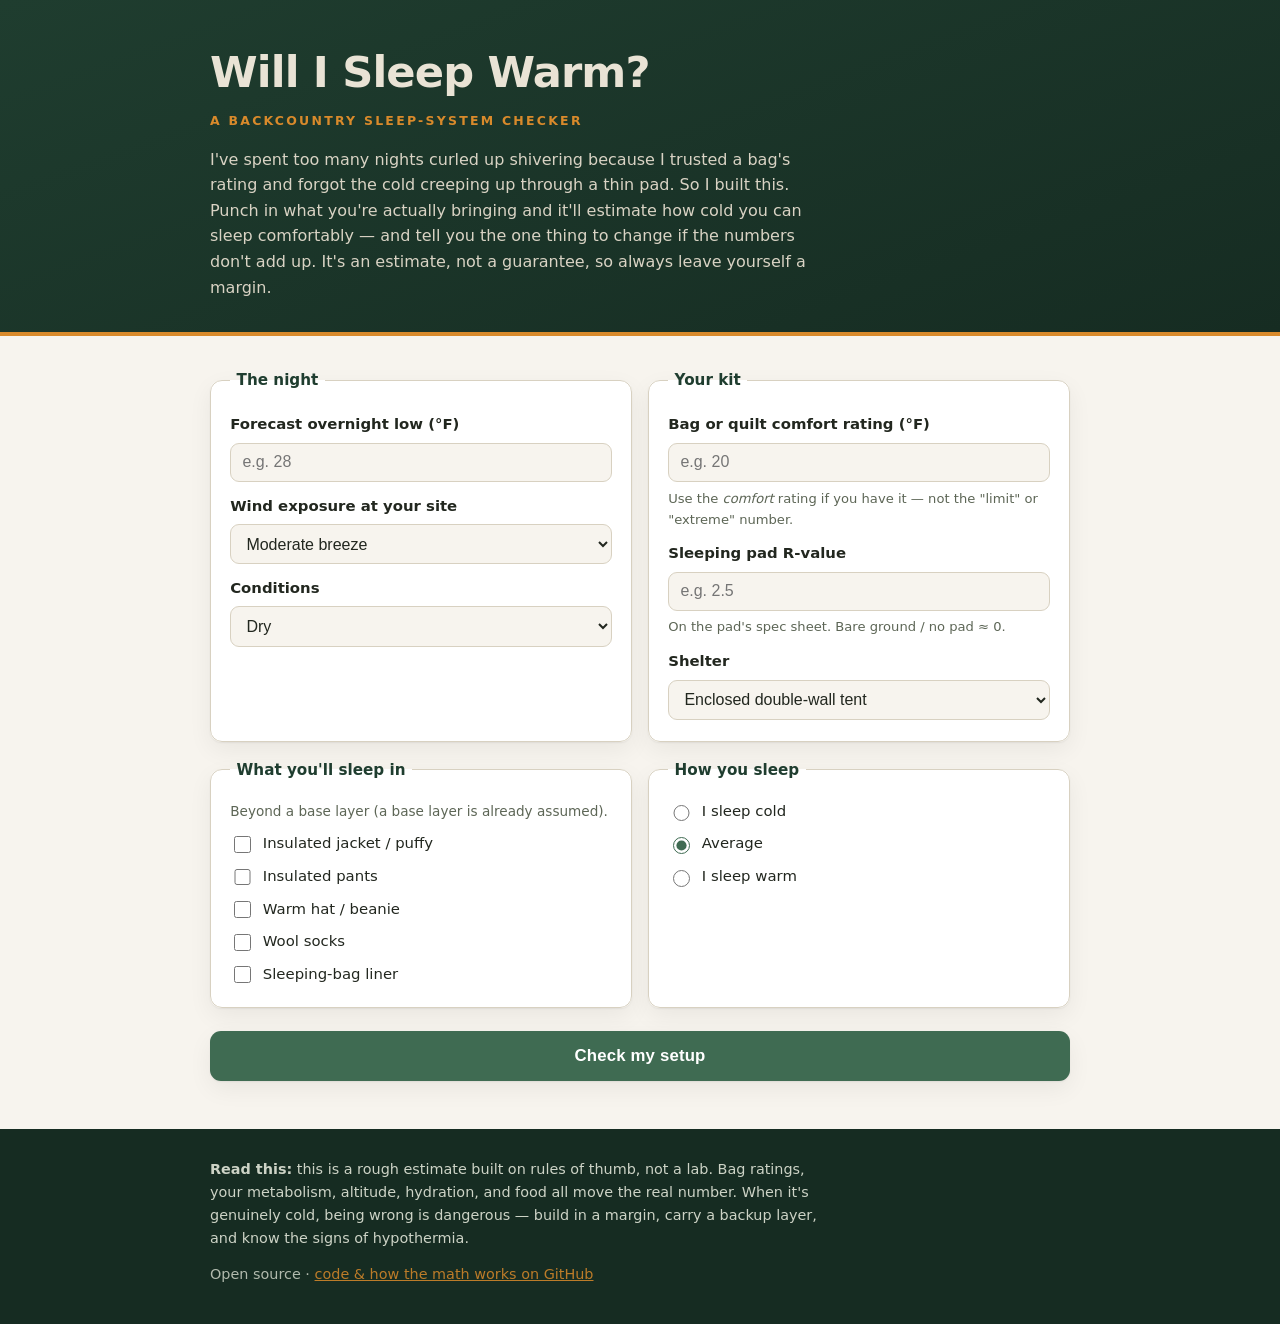
==== index.html @ 3d5620d7 "Backcountry sleep-system checker Estimate the coldest temperature you'll comfortably sleep at from y" ====
<!DOCTYPE html>
<html lang="en">
<head>
  <meta charset="UTF-8" />
  <meta name="viewport" content="width=device-width, initial-scale=1.0" />
  <title>Will I Sleep Warm? — Backcountry Sleep-System Checker</title>
  <meta name="description" content="Tell it your forecast low, bag rating, pad R-value, and shelter, and it estimates how cold you can comfortably sleep — and what to change if you'll be shivering." />
  <meta name="theme-color" content="#1f3d2f" />

  <!-- Open Graph -->
  <meta property="og:type" content="website" />
  <meta property="og:title" content="Will I Sleep Warm? — Backcountry Sleep-System Checker" />
  <meta property="og:description" content="Sanity-check your camping sleep system before the trip. Estimate your real comfort temperature and fix the weak link." />
  <meta property="og:url" content="https://senglan.github.io/camping-sleep-system-checker/" />

  <!-- Google tag (gtag.js) — this page's own GA4 property. Replaced with the real Measurement ID on deploy. -->
  <script async src="https://www.googletagmanager.com/gtag/js?id=G-XXXXXXXXXX"></script>
  <script>
    window.dataLayer = window.dataLayer || [];
    function gtag(){dataLayer.push(arguments);}
    gtag('js', new Date());
    gtag('config', 'G-XXXXXXXXXX');
  </script>

  <link rel="stylesheet" href="style.css" />
</head>
<body>
  <header class="site-header">
    <div class="wrap">
      <h1>Will I Sleep Warm?</h1>
      <p class="tagline">A backcountry sleep-system checker</p>
      <p class="intro">
        I've spent too many nights curled up shivering because I trusted a bag's rating and forgot the
        cold creeping up through a thin pad. So I built this. Punch in what you're actually bringing and
        it'll estimate how cold you can sleep comfortably — and tell you the one thing to change if the
        numbers don't add up. It's an estimate, not a guarantee, so always leave yourself a margin.
      </p>
    </div>
  </header>

  <main class="wrap">
    <form id="checker" novalidate>
      <div class="grid">
        <fieldset>
          <legend>The night</legend>

          <label for="forecastLow">Forecast overnight low (°F)
            <input type="number" id="forecastLow" name="forecastLow" inputmode="numeric" step="1" placeholder="e.g. 28" required />
          </label>

          <label for="wind">Wind exposure at your site
            <select id="wind" name="wind">
              <option value="0">Sheltered (trees, walls, a hollow)</option>
              <option value="2" selected>Moderate breeze</option>
              <option value="5">Exposed (ridge, open desert, above treeline)</option>
            </select>
          </label>

          <label for="conditions">Conditions
            <select id="conditions" name="conditions">
              <option value="0" selected>Dry</option>
              <option value="3">Damp / heavy dew</option>
              <option value="6">Wet / lots of condensation</option>
            </select>
          </label>
        </fieldset>

        <fieldset>
          <legend>Your kit</legend>

          <label for="bagRating">Bag or quilt comfort rating (°F)
            <input type="number" id="bagRating" name="bagRating" inputmode="numeric" step="1" placeholder="e.g. 20" required />
            <small>Use the <em>comfort</em> rating if you have it — not the "limit" or "extreme" number.</small>
          </label>

          <label for="padR">Sleeping pad R-value
            <input type="number" id="padR" name="padR" inputmode="decimal" step="0.1" placeholder="e.g. 2.5" required />
            <small>On the pad's spec sheet. Bare ground / no pad ≈ 0.</small>
          </label>

          <label for="shelter">Shelter
            <select id="shelter" name="shelter">
              <option value="tent2">Enclosed double-wall tent</option>
              <option value="tent1">Single-wall tent</option>
              <option value="bivy">Bivy sack</option>
              <option value="tarp">Tarp / floorless</option>
              <option value="hammock">Hammock</option>
              <option value="cowboy">Cowboy camping (no shelter)</option>
            </select>
          </label>
        </fieldset>

        <fieldset>
          <legend>What you'll sleep in</legend>
          <p class="hint">Beyond a base layer (a base layer is already assumed).</p>
          <div class="checks">
            <label class="check"><input type="checkbox" name="clothing" value="6" /> Insulated jacket / puffy</label>
            <label class="check"><input type="checkbox" name="clothing" value="4" /> Insulated pants</label>
            <label class="check"><input type="checkbox" name="clothing" value="4" /> Warm hat / beanie</label>
            <label class="check"><input type="checkbox" name="clothing" value="2" /> Wool socks</label>
            <label class="check"><input type="checkbox" name="clothing" value="6" /> Sleeping-bag liner</label>
          </div>
        </fieldset>

        <fieldset>
          <legend>How you sleep</legend>
          <div class="radios">
            <label class="radio"><input type="radio" name="sleeper" value="8" /> I sleep cold</label>
            <label class="radio"><input type="radio" name="sleeper" value="0" checked /> Average</label>
            <label class="radio"><input type="radio" name="sleeper" value="-8" /> I sleep warm</label>
          </div>
        </fieldset>
      </div>

      <button type="submit" id="run">Check my setup</button>
    </form>

    <section id="result" class="result" hidden aria-live="polite"></section>
  </main>

  <footer class="site-footer">
    <div class="wrap">
      <p class="disclaimer">
        <strong>Read this:</strong> this is a rough estimate built on rules of thumb, not a lab. Bag
        ratings, your metabolism, altitude, hydration, and food all move the real number. When it's
        genuinely cold, being wrong is dangerous — build in a margin, carry a backup layer, and know the
        signs of hypothermia.
      </p>
      <p class="src">
        Open source · <a href="https://github.com/senglan/camping-sleep-system-checker">code &amp; how the math works on GitHub</a>
      </p>
    </div>
  </footer>

  <script src="app.js"></script>
</body>
</html>
---- style.css ----
/* Will I Sleep Warm? — a small field tool. Plain CSS, no build step. */

:root {
  --pine: #1f3d2f;
  --pine-deep: #162c22;
  --moss: #3f6b52;
  --sand: #e9e3d5;
  --paper: #f7f4ee;
  --ink: #22271f;
  --muted: #5d6656;
  --amber: #d98a2b;
  --good: #2f7d4f;
  --warn: #c8871d;
  --bad: #b23b2e;
  --line: #d8d1c1;
  --radius: 12px;
  --shadow: 0 1px 2px rgba(0,0,0,.06), 0 8px 24px rgba(0,0,0,.06);
}

* { box-sizing: border-box; }

html { -webkit-text-size-adjust: 100%; }

body {
  margin: 0;
  font: 16px/1.6 system-ui, -apple-system, "Segoe UI", Roboto, Helvetica, Arial, sans-serif;
  color: var(--ink);
  background: var(--paper);
}

.wrap { width: min(860px, 92vw); margin-inline: auto; }

/* Header */
.site-header {
  background: linear-gradient(160deg, var(--pine) 0%, var(--pine-deep) 100%);
  color: var(--sand);
  padding: 2.4rem 0 2rem;
  border-bottom: 4px solid var(--amber);
}
.site-header h1 {
  margin: 0;
  font-size: clamp(1.9rem, 4vw, 2.7rem);
  letter-spacing: -0.02em;
}
.tagline {
  margin: .2rem 0 1rem;
  text-transform: uppercase;
  letter-spacing: .18em;
  font-size: .78rem;
  color: var(--amber);
  font-weight: 600;
}
.intro { margin: 0; max-width: 60ch; color: #d9d3c4; }

/* Form */
main { padding: 2rem 0 3rem; }

.grid {
  display: grid;
  grid-template-columns: repeat(2, 1fr);
  gap: 1rem;
}

fieldset {
  border: 1px solid var(--line);
  border-radius: var(--radius);
  background: #fff;
  padding: 1.1rem 1.2rem 1.3rem;
  margin: 0;
  box-shadow: var(--shadow);
}
legend {
  font-weight: 700;
  color: var(--pine);
  padding: 0 .4rem;
  font-size: .95rem;
}

label {
  display: block;
  font-weight: 600;
  color: var(--ink);
  margin-top: .8rem;
  font-size: .93rem;
}
fieldset > label:first-of-type { margin-top: .2rem; }

input[type="number"], select {
  display: block;
  width: 100%;
  margin-top: .35rem;
  padding: .6rem .7rem;
  font-size: 1rem;
  color: var(--ink);
  background: var(--paper);
  border: 1px solid var(--line);
  border-radius: 9px;
  font-weight: 500;
}
input[type="number"]:focus, select:focus {
  outline: 2px solid var(--moss);
  outline-offset: 1px;
  background: #fff;
}

small {
  display: block;
  margin-top: .35rem;
  font-weight: 400;
  color: var(--muted);
  font-size: .82rem;
}
.hint { margin: .1rem 0 .6rem; color: var(--muted); font-size: .85rem; }

.checks, .radios { display: flex; flex-direction: column; gap: .55rem; }
.check, .radio {
  display: flex;
  align-items: center;
  gap: .55rem;
  margin: 0;
  font-weight: 500;
  cursor: pointer;
}
.check input, .radio input { width: 1.05rem; height: 1.05rem; accent-color: var(--moss); }

button#run {
  margin-top: 1.4rem;
  width: 100%;
  padding: .95rem 1rem;
  font-size: 1.05rem;
  font-weight: 700;
  letter-spacing: .01em;
  color: #fff;
  background: var(--moss);
  border: none;
  border-radius: 11px;
  cursor: pointer;
  box-shadow: var(--shadow);
  transition: background .15s ease, transform .05s ease;
}
button#run:hover { background: #35604a; }
button#run:active { transform: translateY(1px); }

/* Result */
.result {
  margin-top: 1.8rem;
  border-radius: var(--radius);
  overflow: hidden;
  box-shadow: var(--shadow);
  border: 1px solid var(--line);
  background: #fff;
}
.verdict {
  padding: 1.3rem 1.4rem;
  color: #fff;
}
.verdict.good { background: var(--good); }
.verdict.warn { background: var(--warn); }
.verdict.bad  { background: var(--bad); }
.verdict h2 { margin: 0 0 .25rem; font-size: 1.5rem; }
.verdict p { margin: 0; opacity: .95; }

.result-body { padding: 1.2rem 1.4rem 1.5rem; }

.numbers {
  display: flex;
  flex-wrap: wrap;
  gap: 1.4rem;
  padding-bottom: 1rem;
  border-bottom: 1px solid var(--line);
  margin-bottom: 1rem;
}
.stat .k { display: block; font-size: .78rem; text-transform: uppercase; letter-spacing: .1em; color: var(--muted); }
.stat .v { display: block; font-size: 1.7rem; font-weight: 800; color: var(--pine); line-height: 1.1; }
.stat .v small { display: inline; font-size: .9rem; font-weight: 600; color: var(--muted); }

h3.sub { margin: 1.1rem 0 .5rem; font-size: 1rem; color: var(--pine); }

ul.recs, ul.breakdown { margin: .3rem 0 0; padding-left: 1.1rem; }
ul.recs li { margin: .4rem 0; }
ul.breakdown { list-style: none; padding-left: 0; }
ul.breakdown li {
  display: flex;
  justify-content: space-between;
  gap: 1rem;
  padding: .35rem 0;
  border-bottom: 1px dashed var(--line);
  font-size: .92rem;
}
ul.breakdown .amt { font-variant-numeric: tabular-nums; font-weight: 700; white-space: nowrap; }
.amt.help { color: var(--good); }
.amt.hurt { color: var(--bad); }
.amt.zero { color: var(--muted); }

.err { color: var(--bad); font-weight: 600; padding: 1rem 1.4rem; margin: 0; }

/* Footer */
.site-footer {
  background: var(--pine-deep);
  color: #cdd3c6;
  padding: 1.8rem 0 2.4rem;
  font-size: .9rem;
}
.disclaimer { margin: 0 0 .8rem; max-width: 68ch; }
.site-footer a { color: var(--amber); }
.src { margin: 0; opacity: .85; }

@media (max-width: 620px) {
  .grid { grid-template-columns: 1fr; }
}
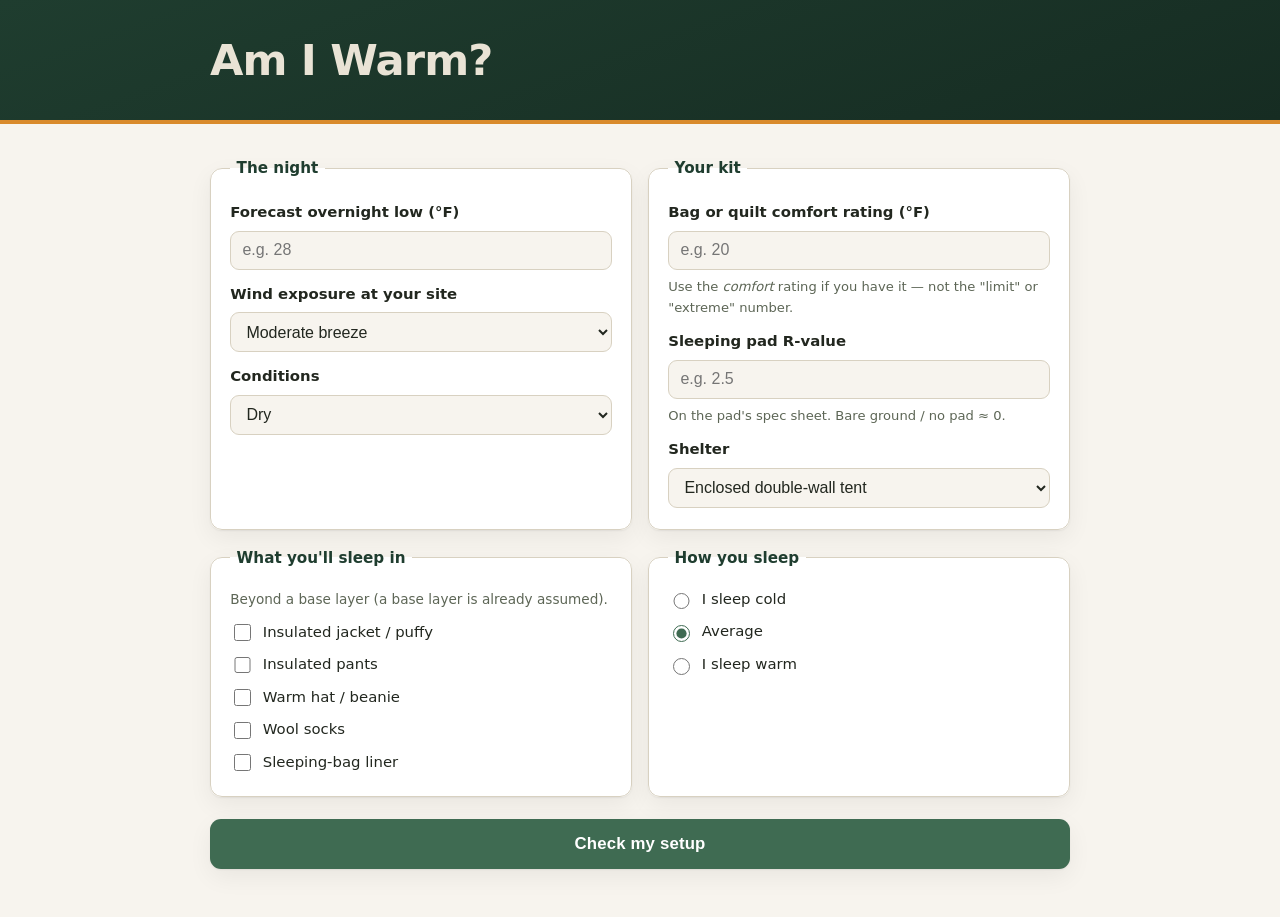
==== commit 3b7d3992: "Strip copy to the calculator; rename to "Am I Warm?" Remove the intro, disclaimer, and footer blurb;" ====
--- a/index.html
+++ b/index.html
@@ -3,23 +3,24 @@
 <head>
   <meta charset="UTF-8" />
   <meta name="viewport" content="width=device-width, initial-scale=1.0" />
-  <title>Will I Sleep Warm? — Backcountry Sleep-System Checker</title>
-  <meta name="description" content="Tell it your forecast low, bag rating, pad R-value, and shelter, and it estimates how cold you can comfortably sleep — and what to change if you'll be shivering." />
+  <title>Am I Warm?</title>
+  <meta name="description" content="Estimate the coldest temperature your camping sleep system will keep you comfortable, from your bag rating, pad R-value, shelter, and conditions." />
   <meta name="theme-color" content="#1f3d2f" />
+  <link rel="icon" href="data:image/svg+xml,<svg xmlns='http://www.w3.org/2000/svg' viewBox='0 0 100 100'><text y='.9em' font-size='90'>%E2%9B%BA</text></svg>" />
 
   <!-- Open Graph -->
   <meta property="og:type" content="website" />
-  <meta property="og:title" content="Will I Sleep Warm? — Backcountry Sleep-System Checker" />
-  <meta property="og:description" content="Sanity-check your camping sleep system before the trip. Estimate your real comfort temperature and fix the weak link." />
+  <meta property="og:title" content="Am I Warm?" />
+  <meta property="og:description" content="Estimate the coldest temperature your camping sleep system will keep you comfortable, from your bag rating, pad R-value, shelter, and conditions." />
   <meta property="og:url" content="https://senglan.github.io/camping-sleep-system-checker/" />
 
-  <!-- Google tag (gtag.js) — this page's own GA4 property. Replaced with the real Measurement ID on deploy. -->
-  <script async src="https://www.googletagmanager.com/gtag/js?id=G-XXXXXXXXXX"></script>
+  <!-- Google tag (gtag.js) — this page's own GA4 property -->
+  <script async src="https://www.googletagmanager.com/gtag/js?id=G-5HM7FS5JFQ"></script>
   <script>
     window.dataLayer = window.dataLayer || [];
     function gtag(){dataLayer.push(arguments);}
     gtag('js', new Date());
-    gtag('config', 'G-XXXXXXXXXX');
+    gtag('config', 'G-5HM7FS5JFQ');
   </script>
 
   <link rel="stylesheet" href="style.css" />
@@ -27,14 +28,7 @@
 <body>
   <header class="site-header">
     <div class="wrap">
-      <h1>Will I Sleep Warm?</h1>
-      <p class="tagline">A backcountry sleep-system checker</p>
-      <p class="intro">
-        I've spent too many nights curled up shivering because I trusted a bag's rating and forgot the
-        cold creeping up through a thin pad. So I built this. Punch in what you're actually bringing and
-        it'll estimate how cold you can sleep comfortably — and tell you the one thing to change if the
-        numbers don't add up. It's an estimate, not a guarantee, so always leave yourself a margin.
-      </p>
+      <h1>Am I Warm?</h1>
     </div>
   </header>
 
@@ -118,20 +112,6 @@
     <section id="result" class="result" hidden aria-live="polite"></section>
   </main>
 
-  <footer class="site-footer">
-    <div class="wrap">
-      <p class="disclaimer">
-        <strong>Read this:</strong> this is a rough estimate built on rules of thumb, not a lab. Bag
-        ratings, your metabolism, altitude, hydration, and food all move the real number. When it's
-        genuinely cold, being wrong is dangerous — build in a margin, carry a backup layer, and know the
-        signs of hypothermia.
-      </p>
-      <p class="src">
-        Open source · <a href="https://github.com/senglan/camping-sleep-system-checker">code &amp; how the math works on GitHub</a>
-      </p>
-    </div>
-  </footer>
-
   <script src="app.js"></script>
 </body>
 </html>
--- a/style.css
+++ b/style.css
@@ -34,7 +34,7 @@
 .site-header {
   background: linear-gradient(160deg, var(--pine) 0%, var(--pine-deep) 100%);
   color: var(--sand);
-  padding: 2.4rem 0 2rem;
+  padding: 1.6rem 0;
   border-bottom: 4px solid var(--amber);
 }
 .site-header h1 {
@@ -42,15 +42,6 @@
   font-size: clamp(1.9rem, 4vw, 2.7rem);
   letter-spacing: -0.02em;
 }
-.tagline {
-  margin: .2rem 0 1rem;
-  text-transform: uppercase;
-  letter-spacing: .18em;
-  font-size: .78rem;
-  color: var(--amber);
-  font-weight: 600;
-}
-.intro { margin: 0; max-width: 60ch; color: #d9d3c4; }
 
 /* Form */
 main { padding: 2rem 0 3rem; }
@@ -194,16 +185,7 @@
 
 .err { color: var(--bad); font-weight: 600; padding: 1rem 1.4rem; margin: 0; }
 
-/* Footer */
-.site-footer {
-  background: var(--pine-deep);
-  color: #cdd3c6;
-  padding: 1.8rem 0 2.4rem;
-  font-size: .9rem;
-}
-.disclaimer { margin: 0 0 .8rem; max-width: 68ch; }
-.site-footer a { color: var(--amber); }
-.src { margin: 0; opacity: .85; }
+main { padding-bottom: 3rem; }
 
 @media (max-width: 620px) {
   .grid { grid-template-columns: 1fr; }
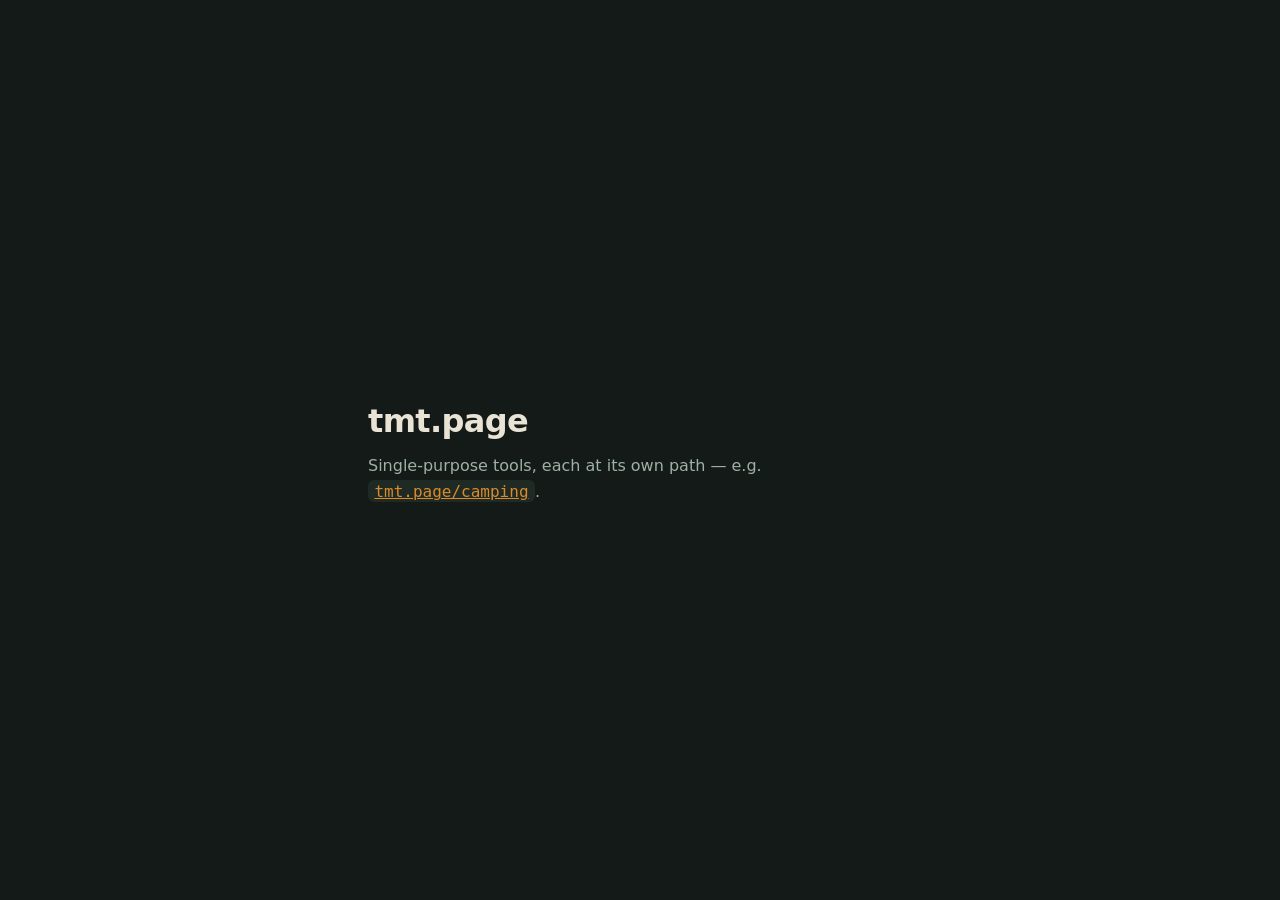
==== commit 1d77626e: "Restructure into tmt.page with per-tool paths Move the camping tool to /camping/, add a minimal root" ====
--- a/index.html
+++ b/index.html
@@ -3,115 +3,33 @@
 <head>
   <meta charset="UTF-8" />
   <meta name="viewport" content="width=device-width, initial-scale=1.0" />
-  <title>Am I Warm?</title>
-  <meta name="description" content="Estimate the coldest temperature your camping sleep system will keep you comfortable, from your bag rating, pad R-value, shelter, and conditions." />
-  <meta name="theme-color" content="#1f3d2f" />
-  <link rel="icon" href="data:image/svg+xml,<svg xmlns='http://www.w3.org/2000/svg' viewBox='0 0 100 100'><text y='.9em' font-size='90'>%E2%9B%BA</text></svg>" />
-
-  <!-- Open Graph -->
-  <meta property="og:type" content="website" />
-  <meta property="og:title" content="Am I Warm?" />
-  <meta property="og:description" content="Estimate the coldest temperature your camping sleep system will keep you comfortable, from your bag rating, pad R-value, shelter, and conditions." />
-  <meta property="og:url" content="https://senglan.github.io/camping-sleep-system-checker/" />
-
-  <!-- Google tag (gtag.js) — this page's own GA4 property -->
-  <script async src="https://www.googletagmanager.com/gtag/js?id=G-5HM7FS5JFQ"></script>
-  <script>
-    window.dataLayer = window.dataLayer || [];
-    function gtag(){dataLayer.push(arguments);}
-    gtag('js', new Date());
-    gtag('config', 'G-5HM7FS5JFQ');
-  </script>
-
-  <link rel="stylesheet" href="style.css" />
+  <title>tmt.page</title>
+  <meta name="description" content="Small single-purpose web tools, each at its own path." />
+  <meta name="theme-color" content="#141a17" />
+  <link rel="icon" href="data:image/svg+xml,<svg xmlns='http://www.w3.org/2000/svg' viewBox='0 0 100 100'><text y='.9em' font-size='90'>%E2%9E%A1%EF%B8%8F</text></svg>" />
+  <style>
+    * { box-sizing: border-box; }
+    html, body { height: 100%; }
+    body {
+      margin: 0;
+      display: grid;
+      place-items: center;
+      font: 16px/1.6 system-ui, -apple-system, "Segoe UI", Roboto, Helvetica, Arial, sans-serif;
+      color: #e9e3d5;
+      background: #141a17;
+      padding: 2rem;
+    }
+    main { max-width: 34rem; }
+    h1 { margin: 0 0 .4rem; font-size: 2rem; letter-spacing: -0.02em; }
+    p { margin: 0; color: #9fb0a5; }
+    code { background: #1f2a24; padding: .1rem .4rem; border-radius: 6px; color: #e9e3d5; }
+    a { color: #d98a2b; }
+  </style>
 </head>
 <body>
-  <header class="site-header">
-    <div class="wrap">
-      <h1>Am I Warm?</h1>
-    </div>
-  </header>
-
-  <main class="wrap">
-    <form id="checker" novalidate>
-      <div class="grid">
-        <fieldset>
-          <legend>The night</legend>
-
-          <label for="forecastLow">Forecast overnight low (°F)
-            <input type="number" id="forecastLow" name="forecastLow" inputmode="numeric" step="1" placeholder="e.g. 28" required />
-          </label>
-
-          <label for="wind">Wind exposure at your site
-            <select id="wind" name="wind">
-              <option value="0">Sheltered (trees, walls, a hollow)</option>
-              <option value="2" selected>Moderate breeze</option>
-              <option value="5">Exposed (ridge, open desert, above treeline)</option>
-            </select>
-          </label>
-
-          <label for="conditions">Conditions
-            <select id="conditions" name="conditions">
-              <option value="0" selected>Dry</option>
-              <option value="3">Damp / heavy dew</option>
-              <option value="6">Wet / lots of condensation</option>
-            </select>
-          </label>
-        </fieldset>
-
-        <fieldset>
-          <legend>Your kit</legend>
-
-          <label for="bagRating">Bag or quilt comfort rating (°F)
-            <input type="number" id="bagRating" name="bagRating" inputmode="numeric" step="1" placeholder="e.g. 20" required />
-            <small>Use the <em>comfort</em> rating if you have it — not the "limit" or "extreme" number.</small>
-          </label>
-
-          <label for="padR">Sleeping pad R-value
-            <input type="number" id="padR" name="padR" inputmode="decimal" step="0.1" placeholder="e.g. 2.5" required />
-            <small>On the pad's spec sheet. Bare ground / no pad ≈ 0.</small>
-          </label>
-
-          <label for="shelter">Shelter
-            <select id="shelter" name="shelter">
-              <option value="tent2">Enclosed double-wall tent</option>
-              <option value="tent1">Single-wall tent</option>
-              <option value="bivy">Bivy sack</option>
-              <option value="tarp">Tarp / floorless</option>
-              <option value="hammock">Hammock</option>
-              <option value="cowboy">Cowboy camping (no shelter)</option>
-            </select>
-          </label>
-        </fieldset>
-
-        <fieldset>
-          <legend>What you'll sleep in</legend>
-          <p class="hint">Beyond a base layer (a base layer is already assumed).</p>
-          <div class="checks">
-            <label class="check"><input type="checkbox" name="clothing" value="6" /> Insulated jacket / puffy</label>
-            <label class="check"><input type="checkbox" name="clothing" value="4" /> Insulated pants</label>
-            <label class="check"><input type="checkbox" name="clothing" value="4" /> Warm hat / beanie</label>
-            <label class="check"><input type="checkbox" name="clothing" value="2" /> Wool socks</label>
-            <label class="check"><input type="checkbox" name="clothing" value="6" /> Sleeping-bag liner</label>
-          </div>
-        </fieldset>
-
-        <fieldset>
-          <legend>How you sleep</legend>
-          <div class="radios">
-            <label class="radio"><input type="radio" name="sleeper" value="8" /> I sleep cold</label>
-            <label class="radio"><input type="radio" name="sleeper" value="0" checked /> Average</label>
-            <label class="radio"><input type="radio" name="sleeper" value="-8" /> I sleep warm</label>
-          </div>
-        </fieldset>
-      </div>
-
-      <button type="submit" id="run">Check my setup</button>
-    </form>
-
-    <section id="result" class="result" hidden aria-live="polite"></section>
+  <main>
+    <h1>tmt.page</h1>
+    <p>Single-purpose tools, each at its own path — e.g. <code><a href="/camping/">tmt.page/camping</a></code>.</p>
   </main>
-
-  <script src="app.js"></script>
 </body>
 </html>
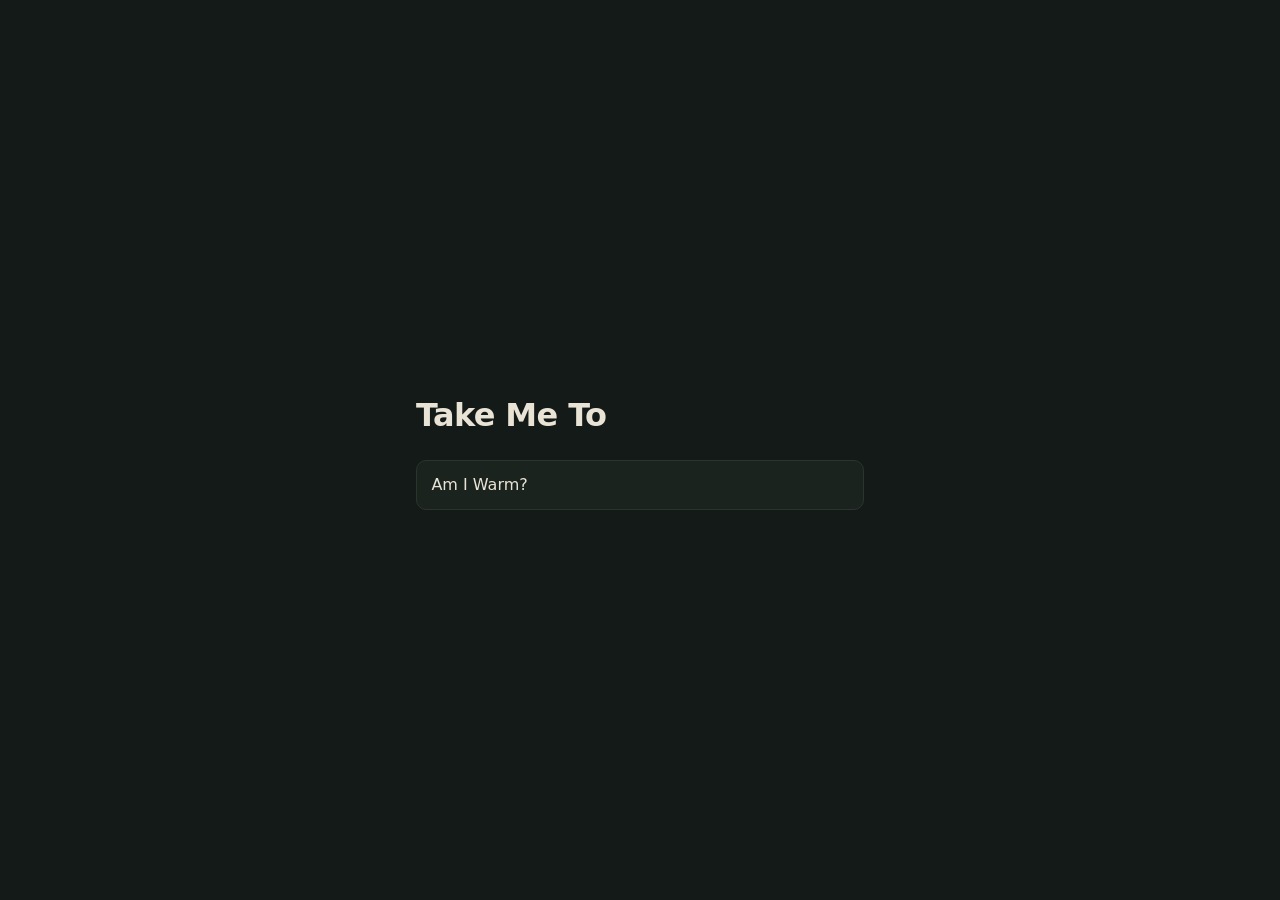
==== commit 0f552a75: "Make root a 'Take Me To' launcher list Co-Authored-By: Claude Opus 4.8 <noreply@anthropic.com>" ====
--- a/index.html
+++ b/index.html
@@ -4,7 +4,7 @@
   <meta charset="UTF-8" />
   <meta name="viewport" content="width=device-width, initial-scale=1.0" />
   <title>tmt.page</title>
-  <meta name="description" content="Small single-purpose web tools, each at its own path." />
+  <meta name="description" content="Take me to a tool." />
   <meta name="theme-color" content="#141a17" />
   <link rel="icon" href="data:image/svg+xml,<svg xmlns='http://www.w3.org/2000/svg' viewBox='0 0 100 100'><text y='.9em' font-size='90'>%E2%9E%A1%EF%B8%8F</text></svg>" />
   <style>
@@ -19,17 +19,28 @@
       background: #141a17;
       padding: 2rem;
     }
-    main { max-width: 34rem; }
-    h1 { margin: 0 0 .4rem; font-size: 2rem; letter-spacing: -0.02em; }
-    p { margin: 0; color: #9fb0a5; }
-    code { background: #1f2a24; padding: .1rem .4rem; border-radius: 6px; color: #e9e3d5; }
-    a { color: #d98a2b; }
+    main { width: min(28rem, 90vw); }
+    h1 { margin: 0 0 1.2rem; font-size: 2rem; letter-spacing: -0.02em; }
+    ul { list-style: none; margin: 0; padding: 0; }
+    li + li { margin-top: .5rem; }
+    a {
+      display: block;
+      padding: .7rem .9rem;
+      border: 1px solid #2a352e;
+      border-radius: 10px;
+      color: #e9e3d5;
+      text-decoration: none;
+      background: #1b231e;
+    }
+    a:hover { border-color: #d98a2b; color: #fff; }
   </style>
 </head>
 <body>
   <main>
-    <h1>tmt.page</h1>
-    <p>Single-purpose tools, each at its own path — e.g. <code><a href="/camping/">tmt.page/camping</a></code>.</p>
+    <h1>Take Me To</h1>
+    <ul>
+      <li><a href="/camping/">Am I Warm?</a></li>
+    </ul>
   </main>
 </body>
 </html>
